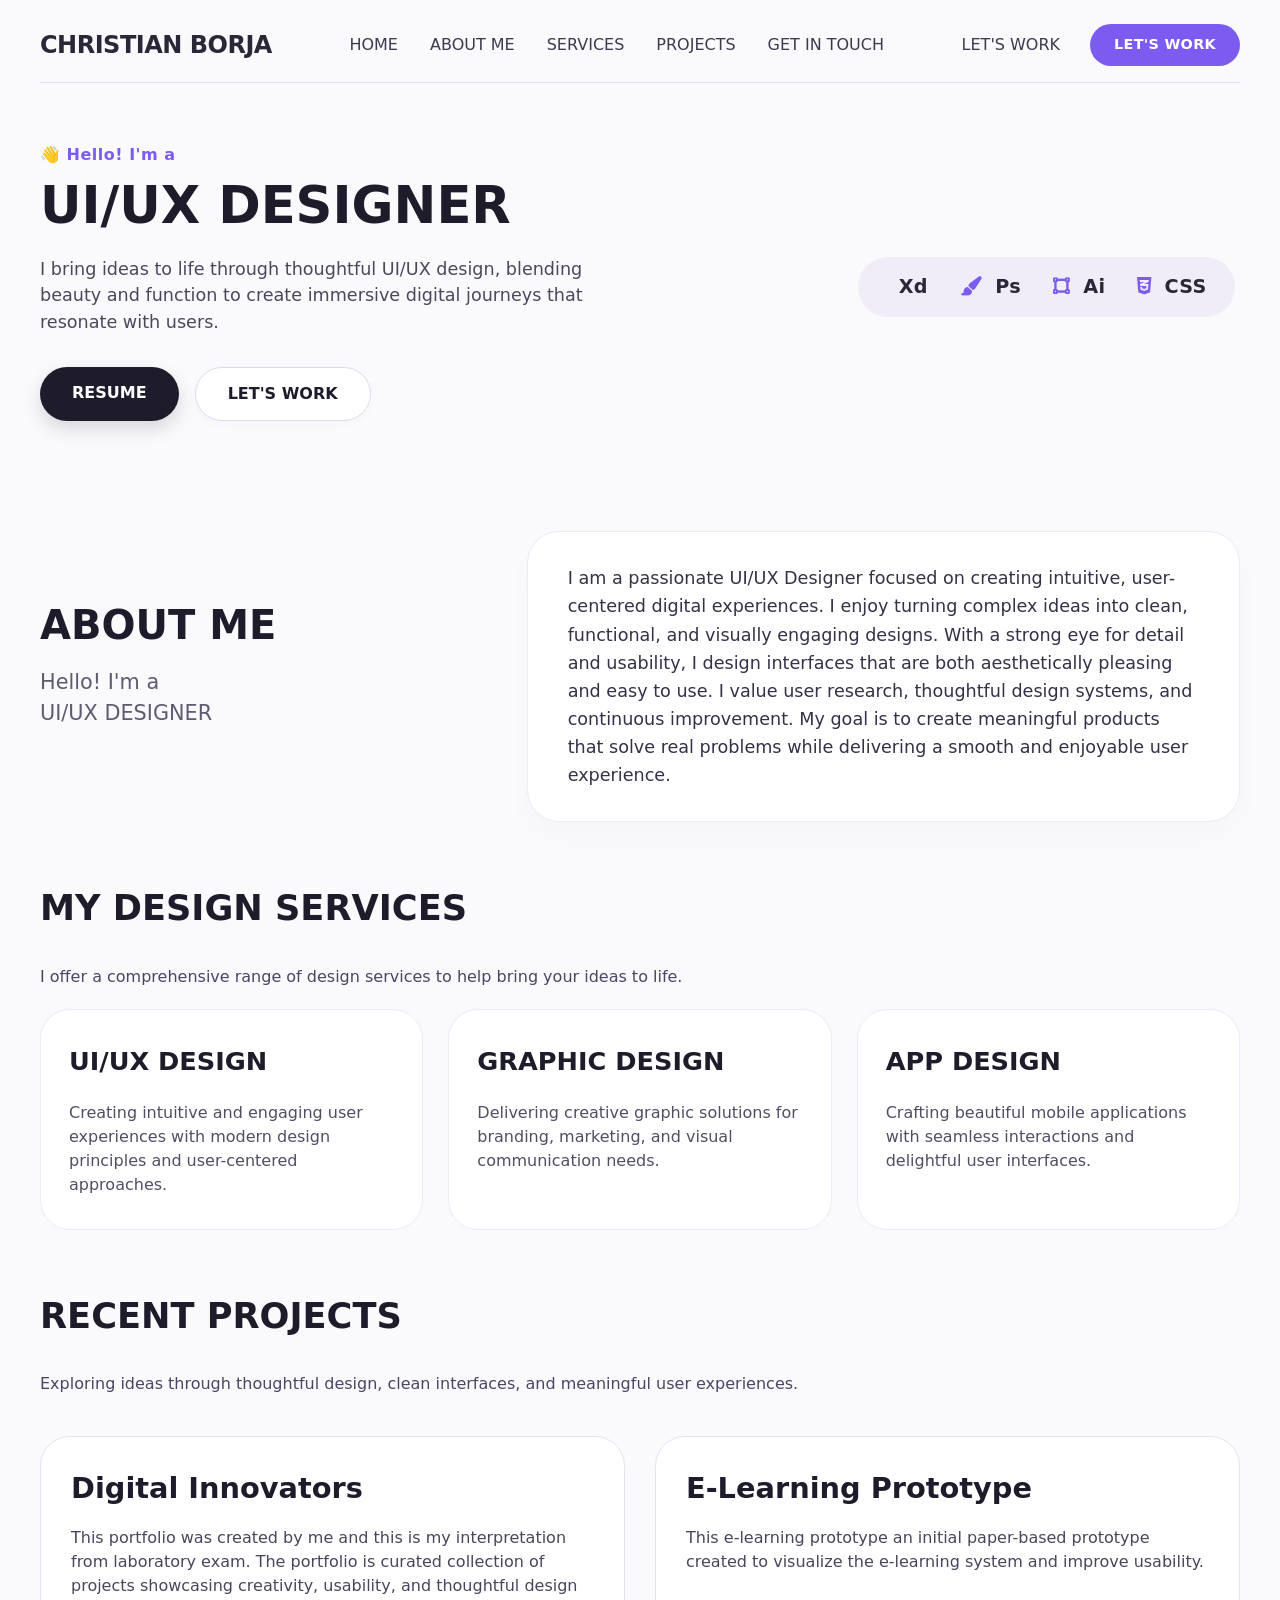
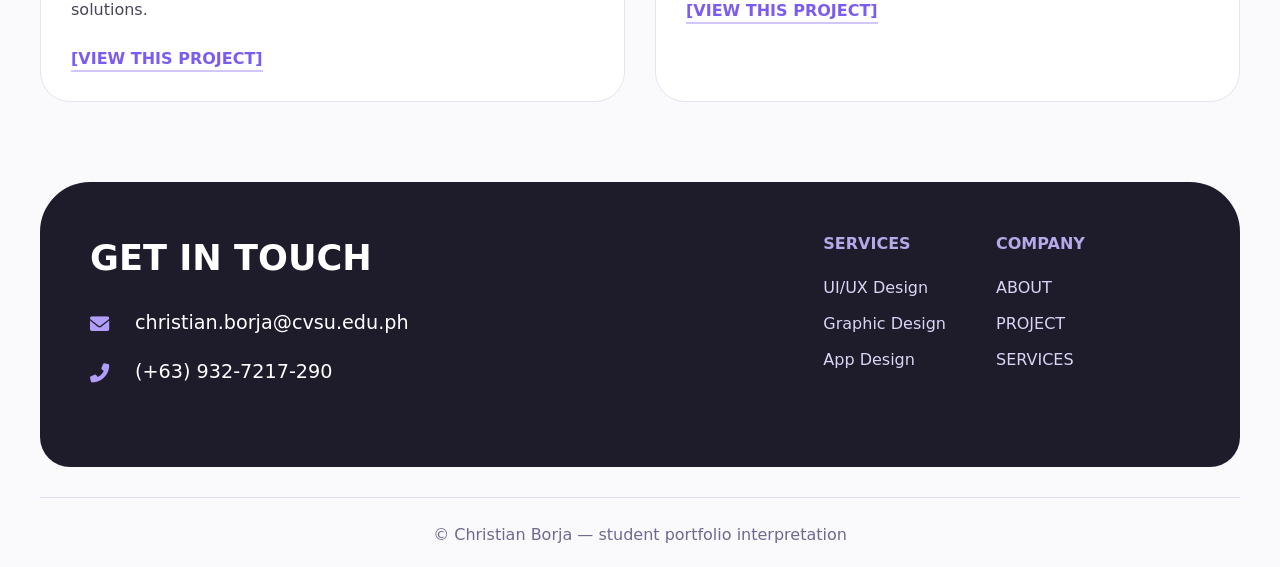
==== index.html @ a5497da0 "first commit" ====
<!DOCTYPE html>
<html lang="en">
<head>
    <meta charset="UTF-8">
    <meta name="viewport" content="width=device-width, initial-scale=1.0">
    <title>Christian Borja · UI/UX student</title>
    <!-- Font Awesome for icons (optional but clean) -->
    <link rel="stylesheet" href="https://cdnjs.cloudflare.com/ajax/libs/font-awesome/6.0.0-beta3/css/all.min.css">
    <style>
        * {
            margin: 0;
            padding: 0;
            box-sizing: border-box;
            font-family: 'Segoe UI', Roboto, system-ui, sans-serif;
        }

        body {
            background-color: #faf9fc;
            color: #1e1b2b;
            line-height: 1.5;
        }

        /* container */
        .wrapper {
            max-width: 1300px;
            margin: 0 auto;
            padding: 0 40px;
        }

        /* navigation — matches the reference layout */
        .navbar {
            display: flex;
            flex-wrap: wrap;
            justify-content: space-between;
            align-items: center;
            padding: 24px 0 16px;
            border-bottom: 1px solid #e3dff2;
        }

        .logo {
            font-weight: 700;
            font-size: 1.5rem;
            letter-spacing: -0.5px;
            color: #2b2738;
        }

        .nav-links {
            display: flex;
            gap: 32px;
            font-weight: 500;
            color: #3e3a4e;
        }

        .nav-links span {
            cursor: default;
            transition: color 0.2s;
        }

        .nav-links span:hover {
            color: #7c5cf0;
        }

        .nav-right {
            display: flex;
            align-items: center;
            gap: 30px;
        }

        .let-work {
            background-color: #7c5cf0;
            color: white;
            padding: 10px 24px;
            border-radius: 40px;
            font-weight: 600;
            font-size: 0.9rem;
            border: none;
            cursor: default;
            letter-spacing: 0.3px;
        }

        /* main intro section */
        .hero {
            display: flex;
            flex-wrap: wrap;
            justify-content: space-between;
            align-items: center;
            padding: 60px 0 40px;
            gap: 40px;
        }

        .hero-left {
            flex: 1 1 300px;
        }

        .hero-left h5 {
            color: #7c5cf0;
            font-weight: 600;
            font-size: 1rem;
            letter-spacing: 0.5px;
            margin-bottom: 8px;
        }

        .hero-left h1 {
            font-size: 3.2rem;
            font-weight: 700;
            line-height: 1.2;
            margin-bottom: 20px;
            color: #1e1b2b;
        }

        .hero-left p {
            font-size: 1.1rem;
            color: #4c485c;
            max-width: 550px;
            margin-bottom: 32px;
        }

        .btn-group {
            display: flex;
            gap: 16px;
            flex-wrap: wrap;
        }

        .btn {
            padding: 14px 32px;
            border-radius: 40px;
            font-weight: 600;
            border: none;
            background: white;
            box-shadow: 0 4px 12px rgba(0,0,0,0.02);
            cursor: default;
            border: 1px solid #e0d9f0;
        }

        .btn-primary {
            background: #1e1b2b;
            color: white;
            border: none;
            box-shadow: 0 8px 18px rgba(30,27,43,0.15);
        }

        /* tech stack chips */
        .tech-strip {
            background: #f0edf8;
            border-radius: 60px;
            padding: 16px 28px;
            margin: 30px 0 20px;
            display: inline-flex;
            flex-wrap: wrap;
            gap: 32px;
            align-items: center;
            font-weight: 600;
            color: #2b2738;
        }

        .tech-strip span {
            font-size: 1.2rem;
            letter-spacing: 0.3px;
        }

        .tech-strip i {
            margin-right: 6px;
            color: #7c5cf0;
        }

        /* about section (split) */
        .about-grid {
            display: flex;
            flex-wrap: wrap;
            gap: 50px;
            margin: 70px 0 50px;
            align-items: center;
        }

        .about-left {
            flex: 1 1 280px;
        }

        .about-left h2 {
            font-size: 2.5rem;
            font-weight: 600;
            margin-bottom: 12px;
        }

        .about-left h3 {
            font-weight: 400;
            color: #5f5b70;
            font-size: 1.3rem;
            margin-bottom: 30px;
        }

        .about-right {
            flex: 2 1 400px;
            background: #ffffff;
            padding: 32px 40px;
            border-radius: 32px;
            box-shadow: 0 15px 30px rgba(0,0,0,0.02);
            border: 1px solid #edeaf5;
            font-size: 1.1rem;
            color: #353146;
            line-height: 1.6;
        }

        /* services cards */
        .section-title {
            font-size: 2.2rem;
            font-weight: 600;
            margin: 60px 0 30px;
        }

        .services-grid {
            display: grid;
            grid-template-columns: repeat(auto-fit, minmax(240px, 1fr));
            gap: 25px;
            margin-bottom: 50px;
        }

        .service-card {
            background: white;
            border-radius: 30px;
            padding: 32px 28px;
            border: 1px solid #eeebf5;
            transition: all 0.2s;
        }

        .service-card:hover {
            box-shadow: 0 20px 30px -10px rgba(124,92,240,0.1);
            border-color: #cdc0f5;
        }

        .service-card h3 {
            font-size: 1.6rem;
            font-weight: 600;
            margin-bottom: 20px;
        }

        .service-card p {
            color: #514d63;
        }

        /* projects */
        .projects-grid {
            display: grid;
            grid-template-columns: repeat(auto-fit, minmax(280px, 1fr));
            gap: 30px;
            margin: 40px 0 50px;
        }

        .project-item {
            background: white;
            border-radius: 30px;
            padding: 30px;
            border: 1px solid #e7e2f0;
        }

        .project-item h2 {
            font-size: 1.8rem;
            font-weight: 600;
            margin-bottom: 15px;
        }

        .project-item p {
            color: #49455b;
            margin-bottom: 25px;
        }

        .project-link {
            color: #7c5cf0;
            font-weight: 600;
            text-decoration: none;
            border-bottom: 2px solid #d3c6fd;
            padding-bottom: 2px;
            cursor: default;
        }

        /* contact & footer */
        .contact-row {
            display: flex;
            flex-wrap: wrap;
            justify-content: space-between;
            background: #1e1b2b;
            color: white;
            border-radius: 50px 50px 30px 30px;
            padding: 50px 50px 40px;
            margin: 80px 0 30px;
        }

        .contact-info {
            flex: 2;
        }

        .contact-info h2 {
            font-size: 2.2rem;
            font-weight: 600;
            margin-bottom: 25px;
        }

        .contact-detail {
            display: flex;
            align-items: center;
            gap: 15px;
            margin: 20px 0;
            font-size: 1.2rem;
        }

        .contact-detail i {
            color: #b19dfa;
            width: 30px;
        }

        .footer-links {
            flex: 1;
            display: flex;
            gap: 50px;
        }

        .footer-col p {
            font-weight: 600;
            margin-bottom: 20px;
            color: #b6a9e8;
        }

        .footer-col ul {
            list-style: none;
        }

        .footer-col li {
            margin-bottom: 12px;
            cursor: default;
            color: #dbd4f5;
        }

        .footer-col li:hover {
            color: white;
        }

        .copyright {
            text-align: center;
            padding: 25px 0 20px;
            color: #6f6990;
            border-top: 1px solid #e3daf0;
            margin-top: 20px;
        }

        /* extra micro-interactions (javascript will enhance) */
        .btn, .nav-links span, .let-work, .project-link {
            cursor: default; /* keep static feel, but we add click alert via JS */
        }

        /* responsive touches */
        @media (max-width: 800px) {
            .navbar {
                flex-direction: column;
                gap: 15px;
            }
            .nav-links {
                flex-wrap: wrap;
                justify-content: center;
                gap: 20px;
            }
            .hero-left h1 {
                font-size: 2.5rem;
            }
        }
    </style>
</head>
<body>
    <div class="wrapper">
        <!-- header / navigation (exactly from reference) -->
        <div class="navbar">
            <div class="logo">CHRISTIAN BORJA</div>
            <div class="nav-links">
                <span>HOME</span>
                <span>ABOUT ME</span>
                <span>SERVICES</span>
                <span>PROJECTS</span>
                <span>GET IN TOUCH</span>
            </div>
            <div class="nav-right">
                <span style="font-weight: 500; color:#3e3a4e;">LET'S WORK</span>
                <span class="let-work">LET'S WORK</span>
            </div>
        </div>

        <!-- hero section: Hello I'm a UI/UX DESIGNER -->
        <div class="hero">
            <div class="hero-left">
                <h5>👋 Hello! I'm a</h5>
                <h1>UI/UX DESIGNER</h1>
                <p>I bring ideas to life through thoughtful UI/UX design, blending beauty and function to create immersive digital journeys that resonate with users.</p>
                <div class="btn-group">
                    <span class="btn btn-primary">RESUME</span>
                    <span class="btn">LET'S WORK</span>
                </div>
            </div>
            <!-- right side could be empty or decorative; but we add the "MY TECHNOLOGIES" strip here as in reference -->
            <div style="flex: 0.8; min-width: 200px;">
                <div class="tech-strip">
                    <span><i class="fab fa-adobe"></i> Xd</span>
                    <span><i class="fas fa-paint-brush"></i> Ps</span>
                    <span><i class="fas fa-vector-square"></i> Ai</span>
                    <span><i class="fab fa-css3-alt"></i> CSS</span>
                </div>
                <!-- small extra: the reference shows technologies exactly like that -->
            </div>
        </div>

        <!-- about me section (split) -->
        <div class="about-grid">
            <div class="about-left">
                <h2>ABOUT ME</h2>
                <h3>Hello! I'm a <br>UI/UX DESIGNER</h3>
            </div>
            <div class="about-right">
                <p>I am a passionate UI/UX Designer focused on creating intuitive, user-centered digital experiences. I enjoy turning complex ideas into clean, functional, and visually engaging designs. With a strong eye for detail and usability, I design interfaces that are both aesthetically pleasing and easy to use. I value user research, thoughtful design systems, and continuous improvement. My goal is to create meaningful products that solve real problems while delivering a smooth and enjoyable user experience.</p>
            </div>
        </div>

        <!-- MY DESIGN SERVICES -->
        <h2 class="section-title">MY DESIGN SERVICES</h2>
        <p style="color:#4b4563; margin-bottom: 20px;">I offer a comprehensive range of design services to help bring your ideas to life.</p>

        <div class="services-grid">
            <div class="service-card">
                <h3>UI/UX DESIGN</h3>
                <p>Creating intuitive and engaging user experiences with modern design principles and user-centered approaches.</p>
            </div>
            <div class="service-card">
                <h3>GRAPHIC DESIGN</h3>
                <p>Delivering creative graphic solutions for branding, marketing, and visual communication needs.</p>
            </div>
            <div class="service-card">
                <h3>APP DESIGN</h3>
                <p>Crafting beautiful mobile applications with seamless interactions and delightful user interfaces.</p>
            </div>
        </div>

        <!-- RECENT PROJECTS section (exactly as reference) -->
        <h2 class="section-title">RECENT PROJECTS</h2>
        <p style="color:#4b4563;">Exploring ideas through thoughtful design, clean interfaces, and meaningful user experiences.</p>

        <div class="projects-grid">
            <!-- Digital Innovators card -->
            <div class="project-item">
                <h2>Digital Innovators</h2>
                <p>This portfolio was created by me and this is my interpretation from laboratory exam. The portfolio is curated collection of projects showcasing creativity, usability, and thoughtful design solutions.</p>
                <span class="project-link" data-project="innovators">[VIEW THIS PROJECT]</span>
            </div>
            <!-- E-Learning Prototype card -->
            <div class="project-item">
                <h2>E-Learning Prototype</h2>
                <p>This e-learning prototype an initial paper-based prototype created to visualize the e-learning system and improve usability.</p>
                <span class="project-link" data-project="elearn">[VIEW THIS PROJECT]</span>
            </div>
        </div>

        <!-- GET IN TOUCH + footer area (merged as in reference) -->
        <div class="contact-row">
            <div class="contact-info">
                <h2>GET IN TOUCH</h2>
                <div class="contact-detail">
                    <i class="fas fa-envelope"></i>
                    <span>christian.borja@cvsu.edu.ph</span>
                </div>
                <div class="contact-detail">
                    <i class="fas fa-phone-alt"></i>
                    <span>(+63) 932-7217-290</span>
                </div>
                <!-- tiny spacer -->
                <div style="margin-top: 40px;"></div>
                <!-- repeated SERVICES / COMPANY lists to match reference -->
            </div>
            <div class="footer-links">
                <div class="footer-col">
                    <p>SERVICES</p>
                    <ul>
                        <li>UI/UX Design</li>
                        <li>Graphic Design</li>
                        <li>App Design</li>
                    </ul>
                </div>
                <div class="footer-col">
                    <p>COMPANY</p>
                    <ul>
                        <li>ABOUT</li>
                        <li>PROJECT</li>
                        <li>SERVICES</li>
                    </ul>
                </div>
            </div>
        </div>

        <!-- tiny copyright / footer note (optional) -->
        <div class="copyright">
            © Christian Borja — student portfolio interpretation
        </div>
    </div>

    <!-- simple JavaScript to add minimal interaction (popup / console) based on clicks – like "view project" -->
    <script>
        (function() {
            // make links feel interactive (non-intrusive)
            const projectLinks = document.querySelectorAll('.project-link');
            const navSpans = document.querySelectorAll('.nav-links span, .let-work, .btn, .footer-col li');
            
            // for project links: show an alert with the project name (student-friendly)
            projectLinks.forEach(link => {
                link.addEventListener('click', function(e) {
                    e.stopPropagation();
                    const project = this.getAttribute('data-project') === 'innovators' ? 'Digital Innovators' : 'E-Learning Prototype';
                    alert(`🔍 Opening project: ${project} (simulated)\nIn a real portfolio this would link to the case study.`);
                });
            });

            // nav items & buttons: show simple feedback (you're exploring a demo)
            navSpans.forEach(item => {
                item.addEventListener('click', function() {
                    const text = this.innerText.trim();
                    if (text) {
                        // avoid too many alerts for every small thing — let's just console log for some.
                        if (text.includes('RESUME') || text.includes('LET\'S WORK') || text.includes('HOME') || text.includes('ABOUT') || text.includes('SERVICES') || text.includes('PROJECTS') || text.includes('GET IN TOUCH')) {
                            alert(`📌 Navigation demo: "${text}" clicked.\nThis is a static student portfolio built from the reference image.`);
                        } else {
                            console.log(`👆 clicked: ${text}`);
                        }
                    }
                });
            });

            // add a tiny extra: highlight tech on click (just console)
            const techItems = document.querySelectorAll('.tech-strip span');
            techItems.forEach(t => {
                t.addEventListener('click', () => {
                    console.log(`tech clicked: ${t.innerText}`);
                });
            });
        })();
    </script>

    <!-- also ensure email and phone feel clickable (but just mailto) -->
    <script>
        (function mailHandler() {
            const emailSpan = document.querySelector('.contact-detail span');
            if (emailSpan) {
                emailSpan.addEventListener('click', () => {
                    window.location.href = 'mailto:christian.borja@cvsu.edu.ph';
                });
            }
        })();
    </script>
</body>
</html>
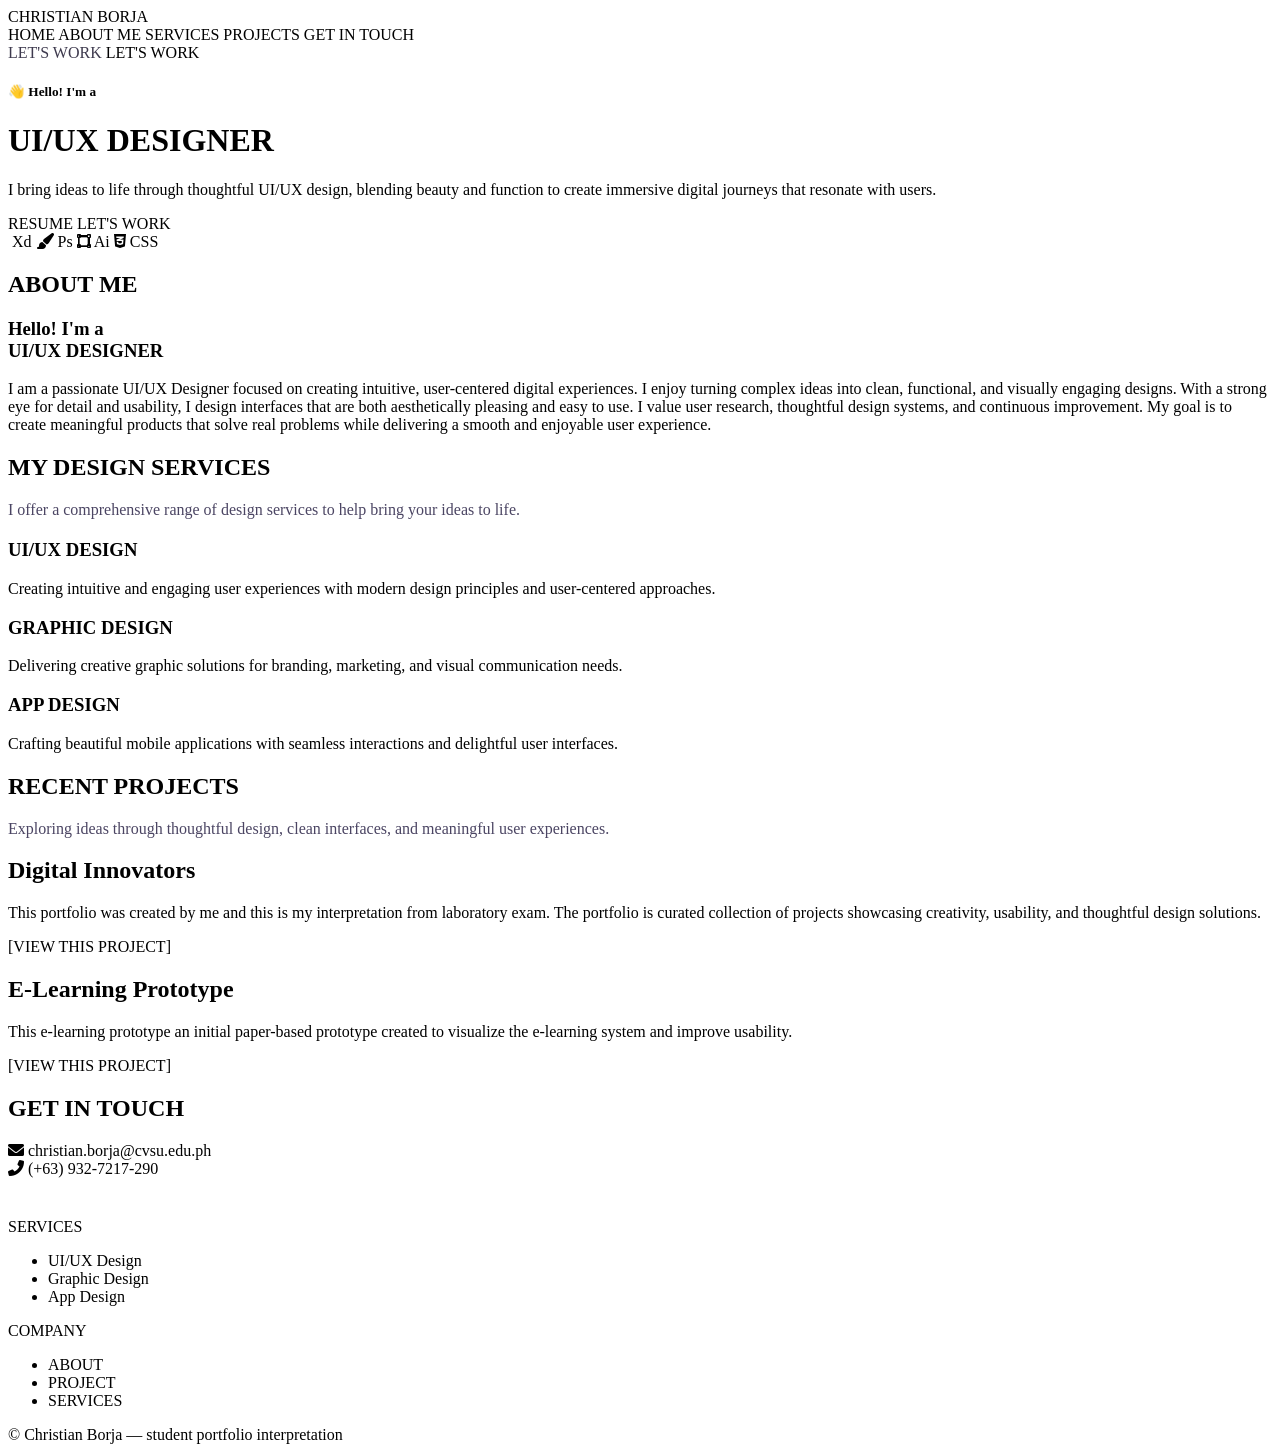
==== commit 3b990086: "change commit" ====
--- a/index.html
+++ b/index.html
@@ -6,363 +6,7 @@
     <title>Christian Borja · UI/UX student</title>
     <!-- Font Awesome for icons (optional but clean) -->
     <link rel="stylesheet" href="https://cdnjs.cloudflare.com/ajax/libs/font-awesome/6.0.0-beta3/css/all.min.css">
-    <style>
-        * {
-            margin: 0;
-            padding: 0;
-            box-sizing: border-box;
-            font-family: 'Segoe UI', Roboto, system-ui, sans-serif;
-        }
-
-        body {
-            background-color: #faf9fc;
-            color: #1e1b2b;
-            line-height: 1.5;
-        }
-
-        /* container */
-        .wrapper {
-            max-width: 1300px;
-            margin: 0 auto;
-            padding: 0 40px;
-        }
-
-        /* navigation — matches the reference layout */
-        .navbar {
-            display: flex;
-            flex-wrap: wrap;
-            justify-content: space-between;
-            align-items: center;
-            padding: 24px 0 16px;
-            border-bottom: 1px solid #e3dff2;
-        }
-
-        .logo {
-            font-weight: 700;
-            font-size: 1.5rem;
-            letter-spacing: -0.5px;
-            color: #2b2738;
-        }
-
-        .nav-links {
-            display: flex;
-            gap: 32px;
-            font-weight: 500;
-            color: #3e3a4e;
-        }
-
-        .nav-links span {
-            cursor: default;
-            transition: color 0.2s;
-        }
-
-        .nav-links span:hover {
-            color: #7c5cf0;
-        }
-
-        .nav-right {
-            display: flex;
-            align-items: center;
-            gap: 30px;
-        }
-
-        .let-work {
-            background-color: #7c5cf0;
-            color: white;
-            padding: 10px 24px;
-            border-radius: 40px;
-            font-weight: 600;
-            font-size: 0.9rem;
-            border: none;
-            cursor: default;
-            letter-spacing: 0.3px;
-        }
-
-        /* main intro section */
-        .hero {
-            display: flex;
-            flex-wrap: wrap;
-            justify-content: space-between;
-            align-items: center;
-            padding: 60px 0 40px;
-            gap: 40px;
-        }
-
-        .hero-left {
-            flex: 1 1 300px;
-        }
-
-        .hero-left h5 {
-            color: #7c5cf0;
-            font-weight: 600;
-            font-size: 1rem;
-            letter-spacing: 0.5px;
-            margin-bottom: 8px;
-        }
-
-        .hero-left h1 {
-            font-size: 3.2rem;
-            font-weight: 700;
-            line-height: 1.2;
-            margin-bottom: 20px;
-            color: #1e1b2b;
-        }
-
-        .hero-left p {
-            font-size: 1.1rem;
-            color: #4c485c;
-            max-width: 550px;
-            margin-bottom: 32px;
-        }
-
-        .btn-group {
-            display: flex;
-            gap: 16px;
-            flex-wrap: wrap;
-        }
-
-        .btn {
-            padding: 14px 32px;
-            border-radius: 40px;
-            font-weight: 600;
-            border: none;
-            background: white;
-            box-shadow: 0 4px 12px rgba(0,0,0,0.02);
-            cursor: default;
-            border: 1px solid #e0d9f0;
-        }
-
-        .btn-primary {
-            background: #1e1b2b;
-            color: white;
-            border: none;
-            box-shadow: 0 8px 18px rgba(30,27,43,0.15);
-        }
-
-        /* tech stack chips */
-        .tech-strip {
-            background: #f0edf8;
-            border-radius: 60px;
-            padding: 16px 28px;
-            margin: 30px 0 20px;
-            display: inline-flex;
-            flex-wrap: wrap;
-            gap: 32px;
-            align-items: center;
-            font-weight: 600;
-            color: #2b2738;
-        }
-
-        .tech-strip span {
-            font-size: 1.2rem;
-            letter-spacing: 0.3px;
-        }
-
-        .tech-strip i {
-            margin-right: 6px;
-            color: #7c5cf0;
-        }
-
-        /* about section (split) */
-        .about-grid {
-            display: flex;
-            flex-wrap: wrap;
-            gap: 50px;
-            margin: 70px 0 50px;
-            align-items: center;
-        }
-
-        .about-left {
-            flex: 1 1 280px;
-        }
-
-        .about-left h2 {
-            font-size: 2.5rem;
-            font-weight: 600;
-            margin-bottom: 12px;
-        }
-
-        .about-left h3 {
-            font-weight: 400;
-            color: #5f5b70;
-            font-size: 1.3rem;
-            margin-bottom: 30px;
-        }
-
-        .about-right {
-            flex: 2 1 400px;
-            background: #ffffff;
-            padding: 32px 40px;
-            border-radius: 32px;
-            box-shadow: 0 15px 30px rgba(0,0,0,0.02);
-            border: 1px solid #edeaf5;
-            font-size: 1.1rem;
-            color: #353146;
-            line-height: 1.6;
-        }
-
-        /* services cards */
-        .section-title {
-            font-size: 2.2rem;
-            font-weight: 600;
-            margin: 60px 0 30px;
-        }
-
-        .services-grid {
-            display: grid;
-            grid-template-columns: repeat(auto-fit, minmax(240px, 1fr));
-            gap: 25px;
-            margin-bottom: 50px;
-        }
-
-        .service-card {
-            background: white;
-            border-radius: 30px;
-            padding: 32px 28px;
-            border: 1px solid #eeebf5;
-            transition: all 0.2s;
-        }
-
-        .service-card:hover {
-            box-shadow: 0 20px 30px -10px rgba(124,92,240,0.1);
-            border-color: #cdc0f5;
-        }
-
-        .service-card h3 {
-            font-size: 1.6rem;
-            font-weight: 600;
-            margin-bottom: 20px;
-        }
-
-        .service-card p {
-            color: #514d63;
-        }
-
-        /* projects */
-        .projects-grid {
-            display: grid;
-            grid-template-columns: repeat(auto-fit, minmax(280px, 1fr));
-            gap: 30px;
-            margin: 40px 0 50px;
-        }
-
-        .project-item {
-            background: white;
-            border-radius: 30px;
-            padding: 30px;
-            border: 1px solid #e7e2f0;
-        }
-
-        .project-item h2 {
-            font-size: 1.8rem;
-            font-weight: 600;
-            margin-bottom: 15px;
-        }
-
-        .project-item p {
-            color: #49455b;
-            margin-bottom: 25px;
-        }
-
-        .project-link {
-            color: #7c5cf0;
-            font-weight: 600;
-            text-decoration: none;
-            border-bottom: 2px solid #d3c6fd;
-            padding-bottom: 2px;
-            cursor: default;
-        }
-
-        /* contact & footer */
-        .contact-row {
-            display: flex;
-            flex-wrap: wrap;
-            justify-content: space-between;
-            background: #1e1b2b;
-            color: white;
-            border-radius: 50px 50px 30px 30px;
-            padding: 50px 50px 40px;
-            margin: 80px 0 30px;
-        }
-
-        .contact-info {
-            flex: 2;
-        }
-
-        .contact-info h2 {
-            font-size: 2.2rem;
-            font-weight: 600;
-            margin-bottom: 25px;
-        }
-
-        .contact-detail {
-            display: flex;
-            align-items: center;
-            gap: 15px;
-            margin: 20px 0;
-            font-size: 1.2rem;
-        }
-
-        .contact-detail i {
-            color: #b19dfa;
-            width: 30px;
-        }
-
-        .footer-links {
-            flex: 1;
-            display: flex;
-            gap: 50px;
-        }
-
-        .footer-col p {
-            font-weight: 600;
-            margin-bottom: 20px;
-            color: #b6a9e8;
-        }
-
-        .footer-col ul {
-            list-style: none;
-        }
-
-        .footer-col li {
-            margin-bottom: 12px;
-            cursor: default;
-            color: #dbd4f5;
-        }
-
-        .footer-col li:hover {
-            color: white;
-        }
-
-        .copyright {
-            text-align: center;
-            padding: 25px 0 20px;
-            color: #6f6990;
-            border-top: 1px solid #e3daf0;
-            margin-top: 20px;
-        }
-
-        /* extra micro-interactions (javascript will enhance) */
-        .btn, .nav-links span, .let-work, .project-link {
-            cursor: default; /* keep static feel, but we add click alert via JS */
-        }
-
-        /* responsive touches */
-        @media (max-width: 800px) {
-            .navbar {
-                flex-direction: column;
-                gap: 15px;
-            }
-            .nav-links {
-                flex-wrap: wrap;
-                justify-content: center;
-                gap: 20px;
-            }
-            .hero-left h1 {
-                font-size: 2.5rem;
-            }
-        }
-    </style>
+    
 </head>
 <body>
     <div class="wrapper">
